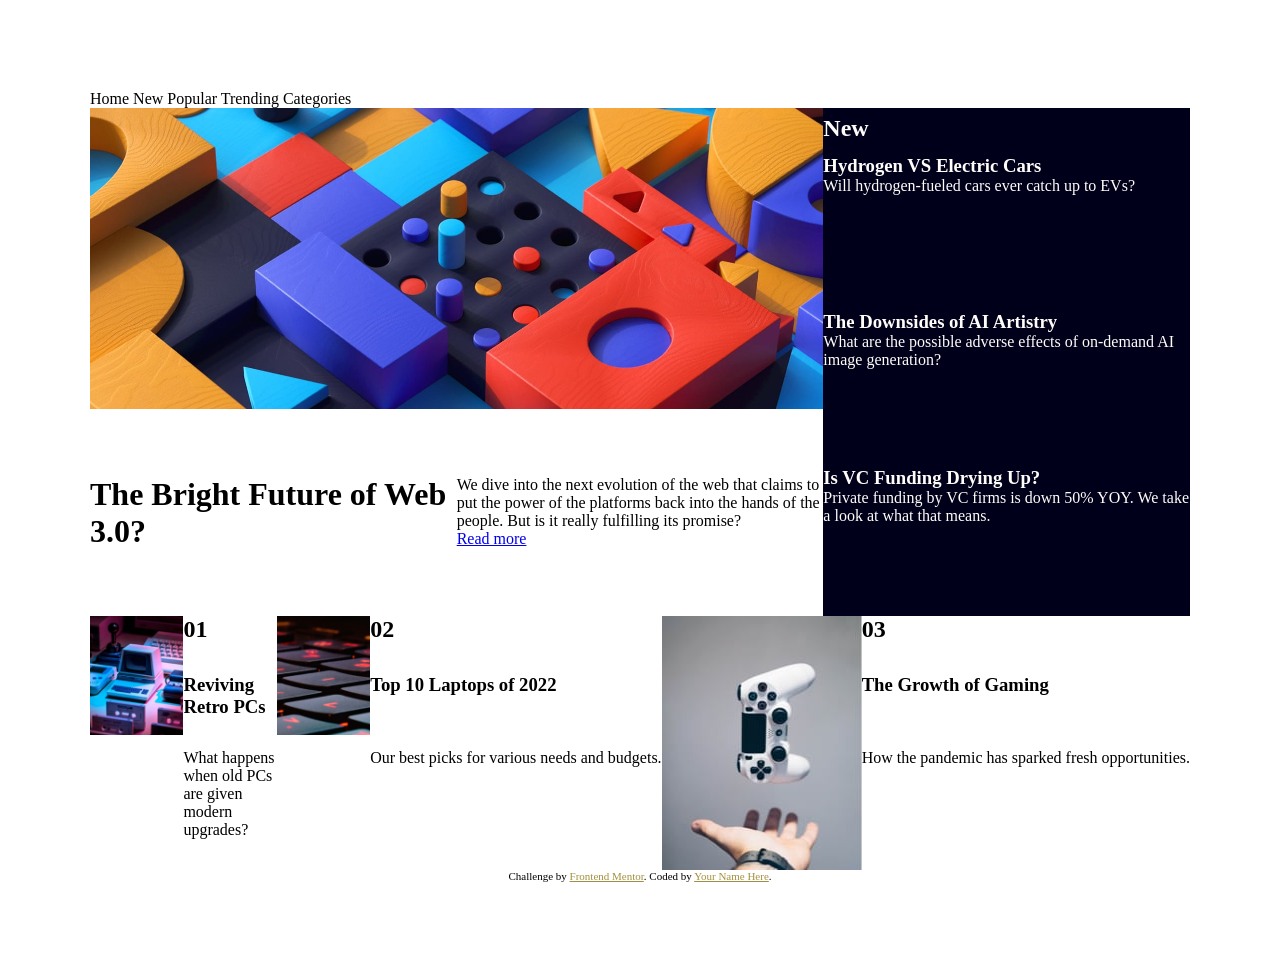
==== src/index.html @ 979163ac "basic structure of grid" ====
<!DOCTYPE html>
<html lang="en">
<head>
  <meta charset="UTF-8">
  <meta name="viewport" content="width=device-width, initial-scale=1.0"> <!-- displays site properly based on user's device -->

  <link rel="icon" type="image/png" sizes="32x32" href="./assets/images/favicon-32x32.png">
  
  <title>Frontend Mentor | News homepage</title>
  <style>
    .attribution { font-size: 0.6875rem; text-align: center; }
    .attribution a { color: hsl(49, 45%, 44%); }
  </style>
  <link rel="stylesheet" href="style.css">

</head>
<body>

  <header> 
      Home
    New
    Popular
    Trending
    Categories 

  </header>

  <main>

<!-------------------------------------THE MAIN PICTURE------------------------------------->



  <!--                                   The article itself                                -->
  <div class="article-preview"> 

  <picture>
    <source media="(max-width: 768px)" srcset="assets/images/image-web-3-mobile.jpg">
    <source media="(min-width: 769px)" srcset="assets/images/image-web-3-desktop.jpg">
    <img src="desktop.jpg" alt="Описание">
  </picture>

  <h1>The Bright Future of Web 3.0? </h1>

    <div>

      <p>
        We dive into the next evolution of the web that claims to put the power of the platforms back into the hands of the people. 
      But is it really fulfilling its promise? 
      </p>

      <a href="#">Read more</a>
    </div>

  </div>


<!--                                     New articles                                     -->

  <aside class="sidebar" aria-label="New articles">

    <h2>New</h2>

    <div>
      <h3>Hydrogen VS Electric Cars</h3>
      Will hydrogen-fueled cars ever catch up to EVs?
    </div>

    <div>
      <h3>The Downsides of AI Artistry</h3>
      What are the possible adverse effects of on-demand AI image generation?     
    </div>

    <div>
      <h3>Is VC Funding Drying Up?</h3>
      Private funding by VC firms is down 50% YOY. We take a look at what that means.      
    </div>
    

 



  </aside>


<!--                                     Feed                                              -->

<aside class="bottom-bar" aria-label="Other articles">

  <img src="assets/images/image-retro-pcs.jpg">
  <h2>01</h2>
  <h3>Reviving Retro PCs</h3>
  What happens when old PCs are given modern upgrades?

  <img src="assets/images/image-top-laptops.jpg">
  <h2>02</h2>
  <h3>Top 10 Laptops of 2022</h3>
  <p>Our best picks for various needs and budgets.</p>

  <img src="assets/images/image-gaming-growth.jpg">
  <h2>03</h2>
  <h3>The Growth of Gaming</h3>
  <p>How the pandemic has sparked fresh opportunities.</p>
  
</aside>

</main>

  <footer class="attribution">
    Challenge by <a href="https://www.frontendmentor.io?ref=challenge">Frontend Mentor</a>. 
    Coded by <a href="#">Your Name Here</a>.
  </footer>
</body>
</html>
---- src/style.css ----
:root {
    --color-bg:  hsl(36, 100%, 99%);
    
    --color-text-main:  hsl(240, 100%, 5%);
    --color-text-secondary: hsl(236, 13%, 42%);
    --color-accent: hsl(5, 85%, 63%);

    --color-text-secondary-aside: hsl(233, 8%, 79%);
    --color-accent-aside: hsl(35, 77%, 62%);
}

/*-------------------------------globals*/
* {
    margin: 0;
    padding: 0;
    box-sizing: border-box;
}

html, body {
    width: 100vw;
    padding: 0;
    margin: 0;
    box-sizing: border-box;
}

body {
    padding: 10vh;
}
img {
    max-width: 100%;
    height: auto;
    display: block;
}

/*----------------------------------header*/

/*-----------------------------------------GRID*/

main {
    display: grid;
    grid-template-columns: 1fr 1fr 1fr;
    grid-template-rows: 1fr 1fr 1fr;
}

/*---------------------------------the-article*/

.article-preview {
    grid-column: 1 / 3;
    grid-row: 1 / 3;
    display: grid;
    grid-template-columns: 1fr 1fr;
}

.article-preview picture {
    grid-column: 1 / 3;
    grid-row: 1 / 2;

    
}



/*-----------------------------------sidebar*/

.sidebar {
    display: flex;
    flex-direction: column;
    justify-content: space-around;
    background-color: var(--color-text-main);
    color: var(--color-bg);
    grid-column: 3 / 4;
    grid-row: 1 / 3;
}

.sidebar div {
    height: 28%;
}

/*---------------------------------bottom-bar*/

.bottom-bar {
    grid-row: 3 / 4;
    grid-column: 1 / 4;

    display: grid;
    grid-template-columns: 1fr 1fr 1fr;
    grid-template-rows: auto auto auto;
}

.bottom-bar img {
    grid-row: 1 / 4;
}

.bottom-bar h2 {
    grid-row: 1 / 2;
}

.bottom-bar h3 {
    grid-row: 2 / 3;
}
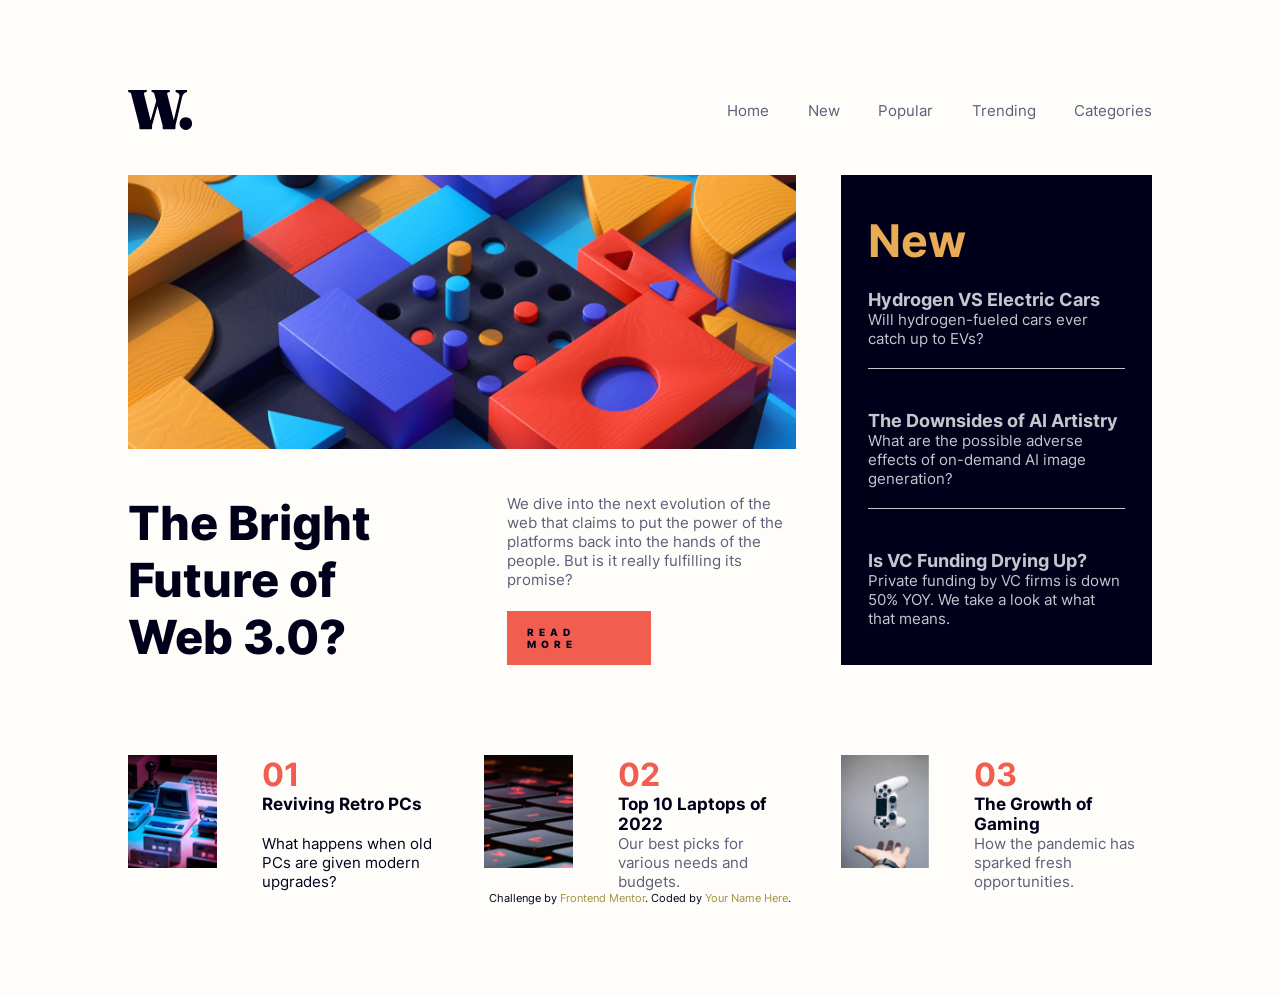
==== commit 09607c37: "styles applied." ====
--- a/src/index.html
+++ b/src/index.html
@@ -17,21 +17,23 @@
 <body>
 
   <header> 
-      Home
-    New
-    Popular
-    Trending
-    Categories 
+    <img src="assets/images/logo.svg" alt="News homepage logo">
 
+    <nav class="nav" aria-label="Main navigation">
+      
+        <a href="#">Home</a>
+        <a href="#">New</a>
+        <a href="#">Popular</a>
+        <a href="#">Trending</a>
+        <a href="#">Categories</a>
+    </nav>
   </header>
 
   <main>
 
-<!-------------------------------------THE MAIN PICTURE------------------------------------->
+<!-------------------------------------THE MAIN ARTICLE------------------------------------->
 
 
-
-  <!--                                   The article itself                                -->
   <div class="article-preview"> 
 
   <picture>
@@ -42,7 +44,7 @@
 
   <h1>The Bright Future of Web 3.0? </h1>
 
-    <div>
+    <div class="article-preview__content">
 
       <p>
         We dive into the next evolution of the web that claims to put the power of the platforms back into the hands of the people. 
@@ -62,25 +64,20 @@
     <h2>New</h2>
 
     <div>
-      <h3>Hydrogen VS Electric Cars</h3>
-      Will hydrogen-fueled cars ever catch up to EVs?
+      <a href="#">Hydrogen VS Electric Cars</a>
+      <p>Will hydrogen-fueled cars ever catch up to EVs?</p>
     </div>
 
     <div>
-      <h3>The Downsides of AI Artistry</h3>
-      What are the possible adverse effects of on-demand AI image generation?     
+      <a href="#">The Downsides of AI Artistry</a>
+      <p>What are the possible adverse effects of on-demand AI image generation?</p>
     </div>
 
     <div>
-      <h3>Is VC Funding Drying Up?</h3>
-      Private funding by VC firms is down 50% YOY. We take a look at what that means.      
+      <a href="#">Is VC Funding Drying Up?</a>
+      <p>Private funding by VC firms is down 50% YOY. We take a look at what that means.</p>
     </div>
     
-
- 
-
-
-
   </aside>
 
 
@@ -90,17 +87,17 @@
 
   <img src="assets/images/image-retro-pcs.jpg">
   <h2>01</h2>
-  <h3>Reviving Retro PCs</h3>
+  <a href="#">Reviving Retro PCs</a>
   What happens when old PCs are given modern upgrades?
 
   <img src="assets/images/image-top-laptops.jpg">
   <h2>02</h2>
-  <h3>Top 10 Laptops of 2022</h3>
+  <a href="#">Top 10 Laptops of 2022</a>
   <p>Our best picks for various needs and budgets.</p>
 
   <img src="assets/images/image-gaming-growth.jpg">
   <h2>03</h2>
-  <h3>The Growth of Gaming</h3>
+  <a href="#">The Growth of Gaming</a>
   <p>How the pandemic has sparked fresh opportunities.</p>
   
 </aside>
--- a/src/style.css
+++ b/src/style.css
@@ -9,37 +9,98 @@
     --color-accent-aside: hsl(35, 77%, 62%);
 }
 
+@font-face {
+    font-family: 'Inter'; 
+    src: url('assets/fonts/Inter-VariableFont_slnt,wght.ttf') format('woff2');
+    font-weight: normal;
+    font-style: normal;
+}
+
+@font-face {
+    font-family: 'Inter';
+    src: url('assets/fonts/static/Inter-Regular.ttf') format('woff2');
+    font-weight: 400;
+    font-style: normal;
+}
+
+@font-face {
+    font-family: 'Inter';
+    src: url('assets/fonts/static/Inter-Bold.ttf') format('woff2');
+    font-weight: 700;
+    font-style: bold;
+}
+
+@font-face {
+    font-family: 'Inter';
+    src: url('assets/fonts/static/Inter-ExtraBold.ttf') format('woff2');
+    font-weight: 800;
+    font-style: extrabold;
+}
+
 /*-------------------------------globals*/
 * {
     margin: 0;
     padding: 0;
     box-sizing: border-box;
+    transition: 0.3s;
 }
 
 html, body {
-    width: 100vw;
+    width: 100%;
     padding: 0;
     margin: 0;
-    box-sizing: border-box;
+    font-family: 'Inter', sans-serif;
 }
 
 body {
-    padding: 10vh;
-}
+    padding: 10vh 10vw;
+    background-color: var(--color-bg);
+    font-size: 15px;
+    color: var(--color-text-main);
+}
+
 img {
     max-width: 100%;
     height: auto;
     display: block;
 }
 
+p{
+    color: var(--color-text-secondary);
+}
+
+a {
+    text-decoration: none;
+}
+
 /*----------------------------------header*/
 
+header {
+    display: flex;
+    justify-content: space-between;
+    align-items: center;
+    margin-bottom: 5vmin;
+}
+
+nav {
+    display: flex;
+    gap: 3vw;
+}
+
+nav a {
+    color: var(--color-text-secondary);
+    &:hover {
+        color: var(--color-accent)
+    }
+}
 /*-----------------------------------------GRID*/
 
 main {
     display: grid;
     grid-template-columns: 1fr 1fr 1fr;
-    grid-template-rows: 1fr 1fr 1fr;
+    grid-template-rows: 1fr 1fr auto;
+
+    gap: 10vmin 5vmin;
 }
 
 /*---------------------------------the-article*/
@@ -49,52 +110,117 @@
     grid-row: 1 / 3;
     display: grid;
     grid-template-columns: 1fr 1fr;
+    grid-template-rows: auto 1fr;
+    gap: 5vmin 10vmin;
 }
 
 .article-preview picture {
     grid-column: 1 / 3;
     grid-row: 1 / 2;
-
-    
-}
-
-
-
-/*-----------------------------------sidebar*/
+}
+
+.article-preview h1 {
+    font-size: 3.7vw;
+    font-weight: 800;
+}
+
+.article-preview__content {
+    display: flex;
+    flex-direction: column;
+    height: 100%;  
+}
+
+.article-preview__content a {
+    display: inline-block;
+    background-color: var(--color-accent);
+    color: var(--color-text-main);
+    font-weight: 800;
+    font-size: 0.8vw;
+    padding: 15px 20px;
+    margin-top: auto;
+    width: 50%;
+
+    text-transform: uppercase;
+    letter-spacing: 5px;
+
+    &:hover {
+        background-color: var(--color-text-main);
+        color: var(--color-bg)
+    }
+}
+/*-----------------------------------SIDEBAR*/
 
 .sidebar {
     display: flex;
     flex-direction: column;
     justify-content: space-around;
     background-color: var(--color-text-main);
-    color: var(--color-bg);
+    color: var(--color-text-secondary-aside);
     grid-column: 3 / 4;
     grid-row: 1 / 3;
-}
-
-.sidebar div {
-    height: 28%;
-}
-
-/*---------------------------------bottom-bar*/
+
+    padding: 3vmin;
+}
+
+.sidebar h2 {
+    font-size: 5vh;
+    color: var(--color-accent-aside);
+}
+
+.sidebar p {
+    color: var(--color-text-secondary-aside);
+}
+
+.sidebar div a {
+    font-size: 2vh;
+    color: var(--color-text-secondary-aside);
+    font-weight: 700;
+
+    &:hover {
+        color: var(--color-accent-aside);
+    }
+}
+
+.sidebar > div:not(:last-child)::after {
+    content: '';
+    display: block;
+    height: 1px;
+    background-color: var(--color-text-secondary-aside);
+    margin: 20px 0;
+}
+
+/*--------------------------------- BOTTOM-BAR*/
 
 .bottom-bar {
+    width: 100%;
     grid-row: 3 / 4;
     grid-column: 1 / 4;
 
     display: grid;
-    grid-template-columns: 1fr 1fr 1fr;
+    grid-template-columns: 1fr 2fr 1fr 2fr 1fr 2fr;
     grid-template-rows: auto auto auto;
+    gap: 0 5vmin;
 }
 
 .bottom-bar img {
     grid-row: 1 / 4;
+    width: 100%;
+    height: auto;
 }
 
 .bottom-bar h2 {
     grid-row: 1 / 2;
-}
-
-.bottom-bar h3 {
+    font-size: 2.5vw;
+    color: var(--color-accent);
+}
+
+.bottom-bar a {
     grid-row: 2 / 3;
+    font-size: 1.3vw;
+    color: var(--color-text-main);
+    font-weight: 700;
+
+    &:hover {
+        color: var(--color-accent);
+    }
 }
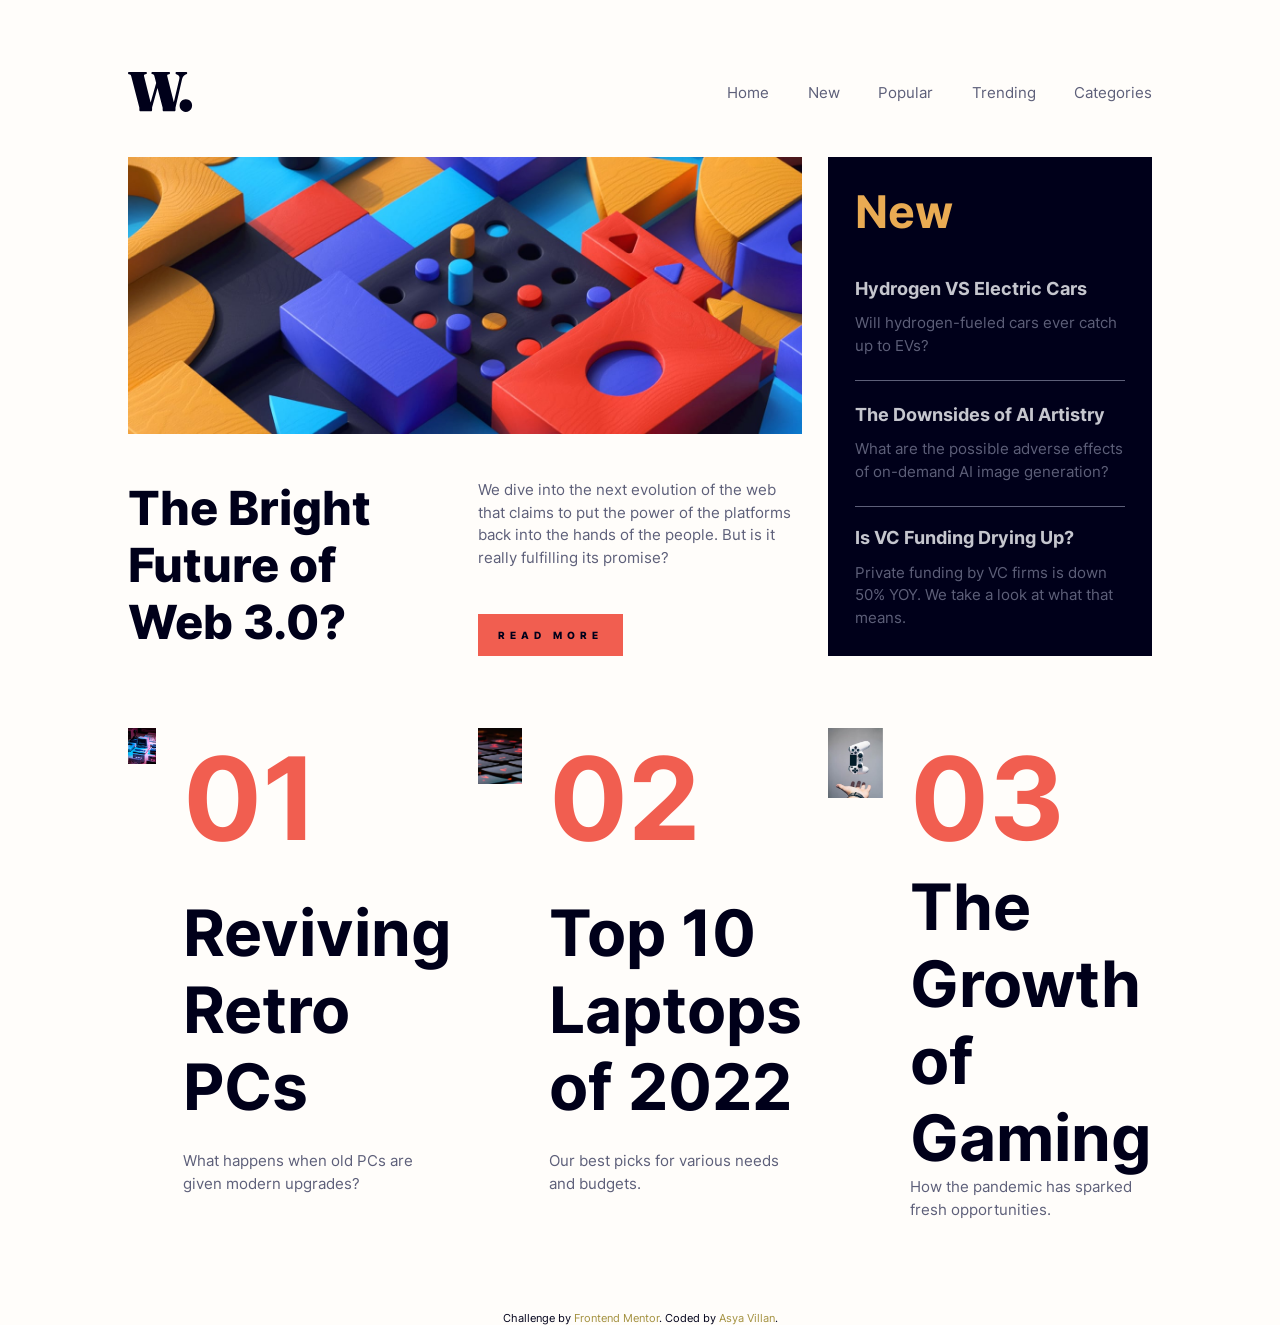
==== commit 54525ea0: "mobile layout created" ====
--- a/src/index.html
+++ b/src/index.html
@@ -43,16 +43,12 @@
   </picture>
 
   <h1>The Bright Future of Web 3.0? </h1>
-
-    <div class="article-preview__content">
-
-      <p>
+      <p class="article-preview__content">
         We dive into the next evolution of the web that claims to put the power of the platforms back into the hands of the people. 
       But is it really fulfilling its promise? 
       </p>
 
-      <a href="#">Read more</a>
-    </div>
+    <a href="#">Read more</a>
 
   </div>
 
@@ -85,28 +81,34 @@
 
 <aside class="bottom-bar" aria-label="Other articles">
 
-  <img src="assets/images/image-retro-pcs.jpg">
-  <h2>01</h2>
-  <a href="#">Reviving Retro PCs</a>
-  What happens when old PCs are given modern upgrades?
+  <div class="card">
+    <img src="assets/images/image-retro-pcs.jpg">
+    <h2>01</h2>
+    <a href="#">Reviving Retro PCs</a>
+    <p>What happens when old PCs are given modern upgrades?</p>
+  </div>
 
-  <img src="assets/images/image-top-laptops.jpg">
-  <h2>02</h2>
-  <a href="#">Top 10 Laptops of 2022</a>
-  <p>Our best picks for various needs and budgets.</p>
+  <div class="card">
+    <img src="assets/images/image-top-laptops.jpg">
+    <h2>02</h2>
+    <a href="#">Top 10 Laptops of 2022</a>
+    <p>Our best picks for various needs and budgets.</p>
+  </div>
 
-  <img src="assets/images/image-gaming-growth.jpg">
-  <h2>03</h2>
-  <a href="#">The Growth of Gaming</a>
-  <p>How the pandemic has sparked fresh opportunities.</p>
-  
+  <div class="card">
+    <img src="assets/images/image-gaming-growth.jpg">
+    <h2>03</h2>
+    <a href="#">The Growth of Gaming</a>
+    <p>How the pandemic has sparked fresh opportunities.</p>
+  </div>
+
 </aside>
 
 </main>
 
   <footer class="attribution">
     Challenge by <a href="https://www.frontendmentor.io?ref=challenge">Frontend Mentor</a>. 
-    Coded by <a href="#">Your Name Here</a>.
+    Coded by <a href="https://github.com/asyavillan04">Asya Villan</a>.
   </footer>
 </body>
 </html>
--- a/src/style.css
+++ b/src/style.css
@@ -47,16 +47,20 @@
 
 html, body {
     width: 100%;
+    min-height: 100%;
     padding: 0;
     margin: 0;
     font-family: 'Inter', sans-serif;
 }
 
 body {
-    padding: 10vh 10vw;
+    padding: 8vh 10vw 0 10vw;
     background-color: var(--color-bg);
     font-size: 15px;
     color: var(--color-text-main);
+
+    display: flex;
+    flex-direction: column;
 }
 
 img {
@@ -67,6 +71,8 @@
 
 p{
     color: var(--color-text-secondary);
+    line-height: 1.5;
+    font-size: 15px;
 }
 
 a {
@@ -96,11 +102,12 @@
 /*-----------------------------------------GRID*/
 
 main {
+    flex: 1;
     display: grid;
     grid-template-columns: 1fr 1fr 1fr;
     grid-template-rows: 1fr 1fr auto;
 
-    gap: 10vmin 5vmin;
+    gap: 8vh 2vw;
 }
 
 /*---------------------------------the-article*/
@@ -110,8 +117,8 @@
     grid-row: 1 / 3;
     display: grid;
     grid-template-columns: 1fr 1fr;
-    grid-template-rows: auto 1fr;
-    gap: 5vmin 10vmin;
+    grid-template-rows: auto;
+    gap: 5vh 2vw;
 }
 
 .article-preview picture {
@@ -120,8 +127,10 @@
 }
 
 .article-preview h1 {
+    grid-row: 2 / 4;
     font-size: 3.7vw;
     font-weight: 800;
+    padding-right: 2vw;
 }
 
 .article-preview__content {
@@ -130,7 +139,8 @@
     height: 100%;  
 }
 
-.article-preview__content a {
+.article-preview a {
+    grid-column: 2 / 3;
     display: inline-block;
     background-color: var(--color-accent);
     color: var(--color-text-main);
@@ -138,10 +148,12 @@
     font-size: 0.8vw;
     padding: 15px 20px;
     margin-top: auto;
-    width: 50%;
+    width: fit-content;
 
     text-transform: uppercase;
     letter-spacing: 5px;
+    text-wrap: nowrap;
+
 
     &:hover {
         background-color: var(--color-text-main);
@@ -160,33 +172,41 @@
     grid-row: 1 / 3;
 
     padding: 3vmin;
+    gap: 0;
 }
 
 .sidebar h2 {
     font-size: 5vh;
     color: var(--color-accent-aside);
-}
-
-.sidebar p {
-    color: var(--color-text-secondary-aside);
+    margin-bottom: 4vh;
+}
+
+.sidebar div {
+    flex: 1;
+    display: flex;
+    flex-direction: column;
+    justify-content: center;
+    
+}
+.sidebar div p {
+    color: var(--color-text-secondary);
 }
 
 .sidebar div a {
     font-size: 2vh;
     color: var(--color-text-secondary-aside);
     font-weight: 700;
+    margin-bottom: 1.5vh;
 
     &:hover {
         color: var(--color-accent-aside);
     }
 }
 
-.sidebar > div:not(:last-child)::after {
-    content: '';
-    display: block;
-    height: 1px;
-    background-color: var(--color-text-secondary-aside);
-    margin: 20px 0;
+.sidebar > div:not(:last-child) {
+    border-bottom: 1px solid var(--color-text-secondary);
+    padding-bottom: 20px;
+    margin-bottom: 20px;
 }
 
 /*--------------------------------- BOTTOM-BAR*/
@@ -197,24 +217,31 @@
     grid-column: 1 / 4;
 
     display: grid;
-    grid-template-columns: 1fr 2fr 1fr 2fr 1fr 2fr;
-    grid-template-rows: auto auto auto;
-    gap: 0 5vmin;
-}
-
-.bottom-bar img {
+    grid-template-columns: 1fr 1fr 1fr;
+    grid-template-rows: 1fr;
+    gap: 2vw;
+}
+
+.card {
+        display: grid;
+        grid-template-columns: 1fr 2fr;
+        grid-template-rows: auto;
+        gap: 0 3vmin;
+    }
+
+.card img {
     grid-row: 1 / 4;
     width: 100%;
     height: auto;
 }
 
-.bottom-bar h2 {
+.card h2 {
     grid-row: 1 / 2;
     font-size: 2.5vw;
     color: var(--color-accent);
 }
 
-.bottom-bar a {
+.card a {
     grid-row: 2 / 3;
     font-size: 1.3vw;
     color: var(--color-text-main);
@@ -223,4 +250,87 @@
     &:hover {
         color: var(--color-accent);
     }
-}+}
+
+footer {
+    display: block;
+    margin-top: 10vh;
+}
+
+/*-----------------------------------------------MOBILE*/
+
+@media (max-width: 768px) {
+
+    body {
+        padding: 3vh 4vw;
+    }
+    main {
+        grid-template-columns: 1fr;
+        grid-template-rows: auto auto auto;
+        gap: 5vh 0;
+        margin-top: 3vh;
+        
+    }
+/*-------------------------------------------MAIN ARTICLE MOBILE*/
+    .article-preview {
+        grid-row: 1 / 2;
+        grid-template-columns: auto;
+        grid-template-rows: auto;
+        gap: 2vh;
+    }
+
+    .article-preview h1 {
+        grid-row: 2 / 3;
+        grid-column: 1 / 2;
+        font-size: 5vh;
+    }
+
+
+    .article-preview__content {
+        grid-row: 3 / 4;
+        grid-column: 1 / 2;
+    }
+
+    .article-preview a { 
+        grid-column: 1 / 2;
+        font-size: 1.3vh;
+    }
+
+/*-------------------------------------------SIDEBAR MOBILE*/
+    .sidebar {
+        grid-column: 1 / 2;
+        grid-row: 2 / 3;
+        padding: 5vmin;
+    }
+
+    .sidebar h2 {
+        margin-bottom: 2vh;
+    }
+
+    .sidebar div {
+        padding: 2vh 0;
+    }
+
+
+    .bottom-bar {
+        grid-template-columns: 1fr;
+        grid-template-rows: auto;
+    }
+
+    .card {
+        display: grid;
+        grid-template-columns: 1fr 2fr;
+        grid-template-rows: auto;
+    }
+
+}
+
+/*-------------------------------------------BOTTOM-BAR MOBILE*/
+
+    .card h2 {
+        font-size: 9vw;
+    }    
+
+    .card a {
+        font-size: 5vw;
+    }
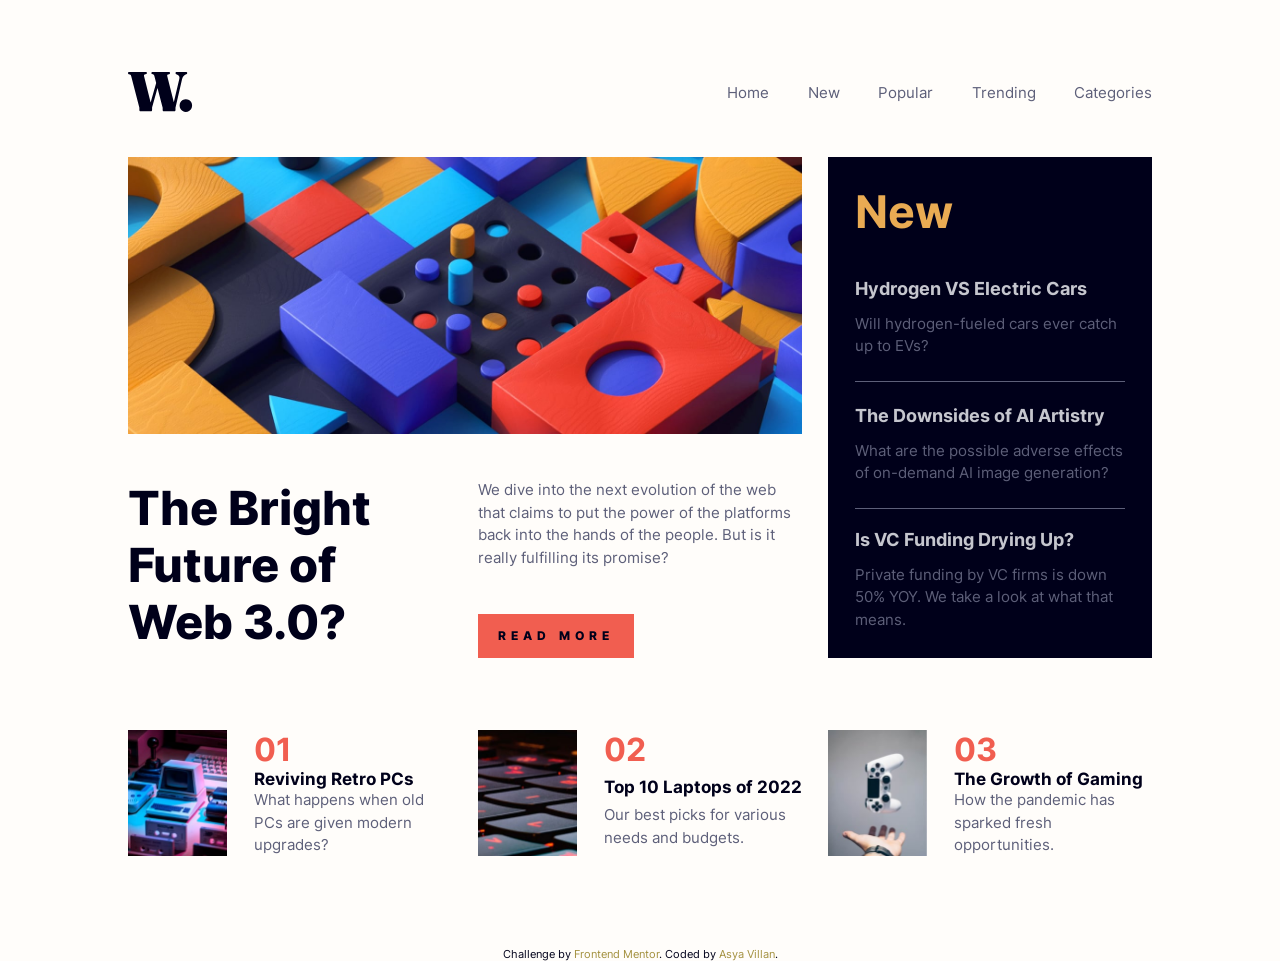
==== commit 1648d1e3: "mobile navigation added" ====
--- a/src/index.html
+++ b/src/index.html
@@ -19,7 +19,11 @@
   <header> 
     <img src="assets/images/logo.svg" alt="News homepage logo">
 
-    <nav class="nav" aria-label="Main navigation">
+    <button class="menu-toggle" aria-label="Navigation Menu" aria-expanded="false">
+        <img src="assets/images/icon-menu.svg" alt="Navigation menu button">
+    </button>
+
+    <nav class="nav-menu" aria-label="Main navigation">
       
         <a href="#">Home</a>
         <a href="#">New</a>
@@ -110,5 +114,7 @@
     Challenge by <a href="https://www.frontendmentor.io?ref=challenge">Frontend Mentor</a>. 
     Coded by <a href="https://github.com/asyavillan04">Asya Villan</a>.
   </footer>
+
+  <script src="menu.js"></script>
 </body>
 </html>
--- a/src/style.css
+++ b/src/style.css
@@ -99,6 +99,14 @@
         color: var(--color-accent)
     }
 }
+
+.menu-toggle {
+    display: none;
+    background: none;
+    border: none;
+    cursor: pointer;
+}
+
 /*-----------------------------------------GRID*/
 
 main {
@@ -145,7 +153,7 @@
     background-color: var(--color-accent);
     color: var(--color-text-main);
     font-weight: 800;
-    font-size: 0.8vw;
+    font-size: 0.9vw;
     padding: 15px 20px;
     margin-top: auto;
     width: fit-content;
@@ -257,16 +265,83 @@
     margin-top: 10vh;
 }
 
-/*-----------------------------------------------MOBILE*/
+/*-----------------------------------------------MOBILE-----------------------------------------------*/
 
 @media (max-width: 768px) {
 
     body {
         padding: 3vh 4vw;
     }
+
+     .menu-toggle {
+        display: block;
+        z-index: 100;
+        border: none;
+        outline: none;
+    }
+
+    .nav-menu {
+        position: fixed;
+        top: 0;
+        right: -100%;
+        width: 70%;
+        max-width: 300px;
+        height: 100%;
+        background: var(--color-bg);
+        flex-direction: column;
+        justify-content: center;
+        align-items: center;
+        gap: 2rem;
+        transition: right 0.3s ease;
+        box-shadow: -2px 0 10px rgba(35, 34, 34, 0.1);
+        z-index: 99;
+    }
+
+    .nav-menu.open {
+        right: 0;
+    }
+
+        /* Затемнение фона */
+    body.menu-open::before {
+        content: '';
+        position: fixed;
+        top: 0;
+        left: 0;
+        width: 100%;
+        height: 100%;
+        background: rgba(0,0,0,0.5);
+        z-index: 98;
+    }
+
+        .nav-menu {
+        position: fixed;
+        top: 0;
+        right: -100%;
+        width: 70%;
+        max-width: 300px;
+        height: 100%;
+        background: var(--color-bg);
+        display: flex;
+        flex-direction: column;
+
+        justify-content: space-between;
+        align-items: flex-start;   
+        gap: 1.5rem;
+        padding-top: 15vh; 
+        padding-bottom: 50vh;
+        padding-left: 2rem;
+        transition: right 0.3s ease;
+        z-index: 99;
+    }
+
+    .nav-menu a {
+        color: var(--color-text-main);
+        font-size: 1.5rem;
+    }
+
     main {
         grid-template-columns: 1fr;
-        grid-template-rows: auto auto auto;
+        grid-template-rows: auto 1fr 1fr;
         gap: 5vh 0;
         margin-top: 3vh;
         
@@ -307,11 +382,6 @@
         margin-bottom: 2vh;
     }
 
-    .sidebar div {
-        padding: 2vh 0;
-    }
-
-
     .bottom-bar {
         grid-template-columns: 1fr;
         grid-template-rows: auto;
@@ -323,14 +393,16 @@
         grid-template-rows: auto;
     }
 
-}
-
 /*-------------------------------------------BOTTOM-BAR MOBILE*/
-
-    .card h2 {
+        .card h2 {
         font-size: 9vw;
     }    
 
     .card a {
         font-size: 5vw;
-    }+    }
+}
+
+
+
+
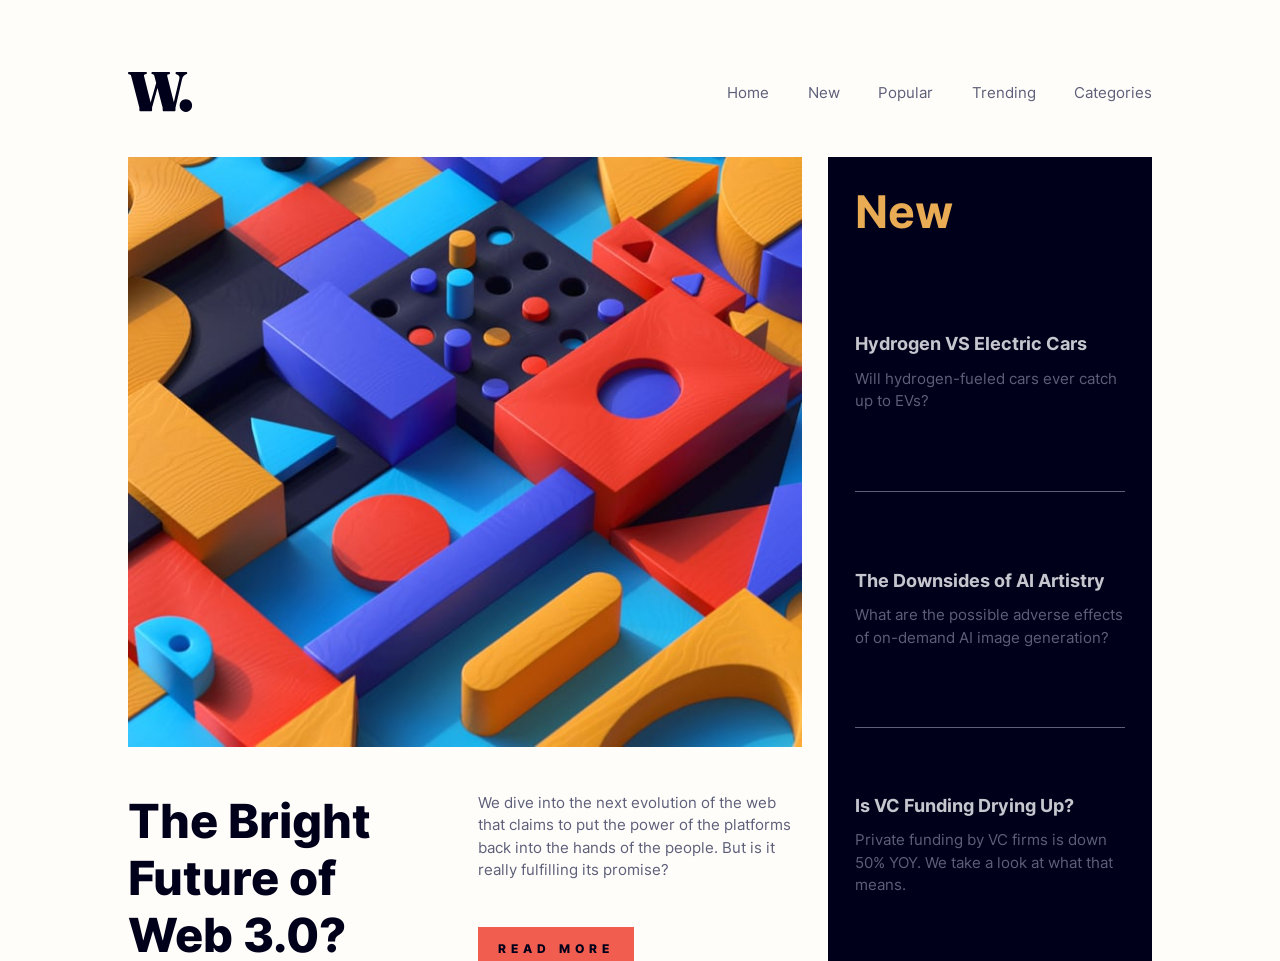
==== commit e2d95d9a: "accessibility improve" ====
--- a/src/index.html
+++ b/src/index.html
@@ -2,7 +2,7 @@
 <html lang="en">
 <head>
   <meta charset="UTF-8">
-  <meta name="viewport" content="width=device-width, initial-scale=1.0"> <!-- displays site properly based on user's device -->
+  <meta name="viewport" content="width=device-width, initial-scale=1.0">
 
   <link rel="icon" type="image/png" sizes="32x32" href="./assets/images/favicon-32x32.png">
   
@@ -20,7 +20,7 @@
     <img src="assets/images/logo.svg" alt="News homepage logo">
 
     <button class="menu-toggle" aria-label="Navigation Menu" aria-expanded="false">
-        <img src="assets/images/icon-menu.svg" alt="Navigation menu button">
+        <img src="assets/images/icon-menu.svg" alt="">
     </button>
 
     <nav class="nav-menu" aria-label="Main navigation">
@@ -43,7 +43,7 @@
   <picture>
     <source media="(max-width: 768px)" srcset="assets/images/image-web-3-mobile.jpg">
     <source media="(min-width: 769px)" srcset="assets/images/image-web-3-desktop.jpg">
-    <img src="desktop.jpg" alt="Описание">
+    <img src="desktop.jpg" alt="Abstract colorful geometric illustration">
   </picture>
 
   <h1>The Bright Future of Web 3.0? </h1>
@@ -84,23 +84,24 @@
 <!--                                     Feed                                              -->
 
 <aside class="bottom-bar" aria-label="Other articles">
+  <h2 class="visually-hidden">Other top stories</h2> <!-- ------------------------------------for screen readers only -->
 
   <div class="card">
-    <img src="assets/images/image-retro-pcs.jpg">
+    <img src="assets/images/image-retro-pcs.jpg" alt="Photo of retro pc">
     <h2>01</h2>
     <a href="#">Reviving Retro PCs</a>
     <p>What happens when old PCs are given modern upgrades?</p>
   </div>
 
   <div class="card">
-    <img src="assets/images/image-top-laptops.jpg">
+    <img src="assets/images/image-top-laptops.jpg" alt="Photo of keyboard keys">
     <h2>02</h2>
     <a href="#">Top 10 Laptops of 2022</a>
     <p>Our best picks for various needs and budgets.</p>
   </div>
 
   <div class="card">
-    <img src="assets/images/image-gaming-growth.jpg">
+    <img src="assets/images/image-gaming-growth.jpg" alt="Photo of a hand catching a game controller">
     <h2>03</h2>
     <a href="#">The Growth of Gaming</a>
     <p>How the pandemic has sparked fresh opportunities.</p>
--- a/src/style.css
+++ b/src/style.css
@@ -37,7 +37,7 @@
     font-style: extrabold;
 }
 
-/*-------------------------------globals*/
+/*---------------------------------------------------GLOBALS*/
 * {
     margin: 0;
     padding: 0;
@@ -79,6 +79,16 @@
     text-decoration: none;
 }
 
+.visually-hidden {
+    position: absolute;
+    width: 1px;
+    height: 1px;
+    margin: -1px;
+    padding: 0;
+    overflow: hidden;
+    clip: rect(0,0,0,0);
+    border: 0;
+}
 /*----------------------------------header*/
 
 header {
@@ -271,6 +281,10 @@
 
     body {
         padding: 3vh 4vw;
+    }
+
+    body.menu-open {
+        overflow: hidden;
     }
 
      .menu-toggle {
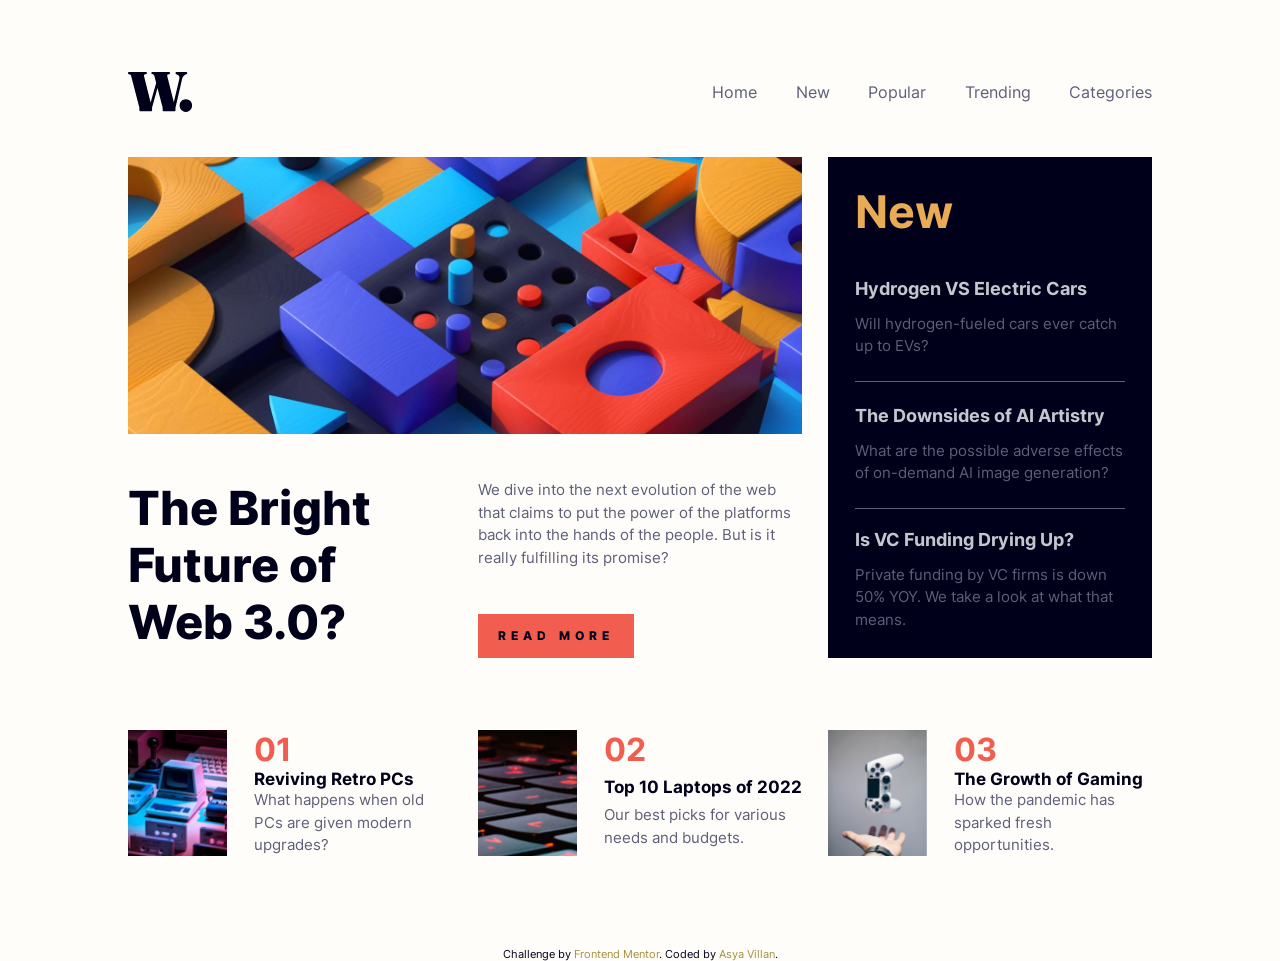
==== commit 71632f72: "accessebility fix" ====
--- a/src/index.html
+++ b/src/index.html
@@ -19,7 +19,7 @@
   <header> 
     <img src="assets/images/logo.svg" alt="News homepage logo">
 
-    <button class="menu-toggle" aria-label="Navigation Menu" aria-expanded="false">
+    <button type="button" class="menu-toggle" aria-label="Navigation Menu" aria-expanded="false">
         <img src="assets/images/icon-menu.svg" alt="">
     </button>
 
--- a/src/style.css
+++ b/src/style.css
@@ -45,6 +45,7 @@
     transition: 0.3s;
 }
 
+
 html, body {
     width: 100%;
     min-height: 100%;
@@ -53,10 +54,14 @@
     font-family: 'Inter', sans-serif;
 }
 
+html {
+    font-size: 100%;
+}
+
 body {
     padding: 8vh 10vw 0 10vw;
     background-color: var(--color-bg);
-    font-size: 15px;
+    font-size: 1rem;
     color: var(--color-text-main);
 
     display: flex;
@@ -277,7 +282,7 @@
 
 /*-----------------------------------------------MOBILE-----------------------------------------------*/
 
-@media (max-width: 768px) {
+@media (max-width: 48em) {
 
     body {
         padding: 3vh 4vw;
@@ -294,22 +299,6 @@
         outline: none;
     }
 
-    .nav-menu {
-        position: fixed;
-        top: 0;
-        right: -100%;
-        width: 70%;
-        max-width: 300px;
-        height: 100%;
-        background: var(--color-bg);
-        flex-direction: column;
-        justify-content: center;
-        align-items: center;
-        gap: 2rem;
-        transition: right 0.3s ease;
-        box-shadow: -2px 0 10px rgba(35, 34, 34, 0.1);
-        z-index: 99;
-    }
 
     .nav-menu.open {
         right: 0;
@@ -335,7 +324,6 @@
         max-width: 300px;
         height: 100%;
         background: var(--color-bg);
-        display: flex;
         flex-direction: column;
 
         justify-content: space-between;
@@ -419,4 +407,13 @@
 
 
 
-
+@media (prefers-reduced-motion: reduce) {
+    *,
+    *::before,
+    *::after {
+        animation-duration: 0.01ms !important;
+        animation-iteration-count: 1 !important;
+        transition-duration: 0.01ms !important;
+        scroll-behavior: auto !important;
+    }
+}
